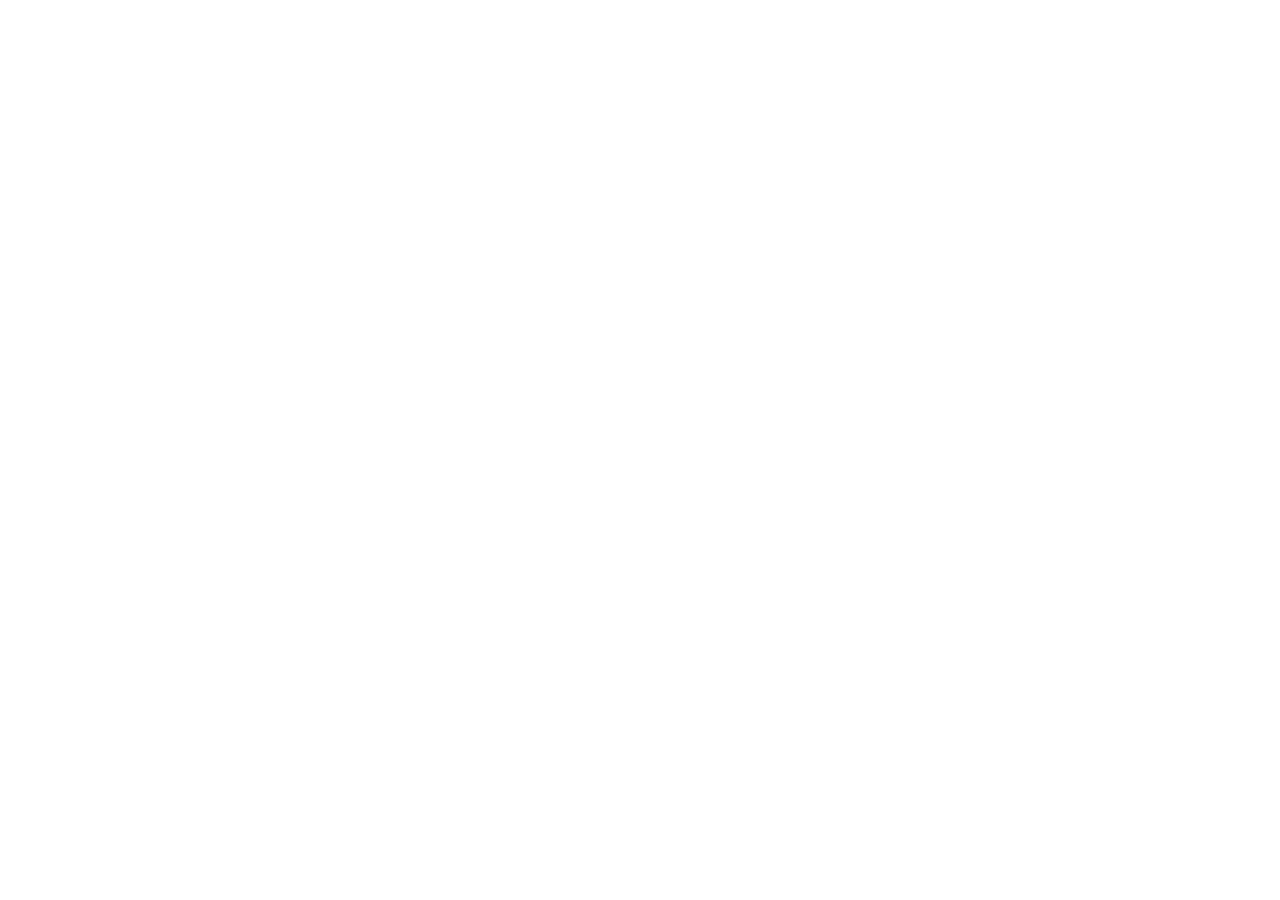
==== index.html @ 1782fb11 "fix(tunnel): implement self-healing watchdog daemon and permanent GitHub Pages gateway to prevent Er" ====
<!doctype html>
<html lang="en">
<head>
  <meta charset="utf-8">
  <meta name="viewport" content="width=device-width, initial-scale=1, maximum-scale=1, user-scalable=no, viewport-fit=cover">
  <meta name="theme-color" content="#030408">
  <meta name="apple-mobile-web-app-capable" content="yes">
  <meta name="apple-mobile-web-app-status-bar-style" content="black-translucent">
  <meta name="apple-mobile-web-app-title" content="JARVIS">
  <meta name="description" content="JARVIS Permanent Neural Gateway - Autonomous Local-First Computer Companion">
  <title>JARVIS &mdash; Neural Quantum Gateway</title>
  <style>
    * { box-sizing: border-box; margin: 0; padding: 0; -webkit-tap-highlight-color: transparent; }
    body {
      background: radial-gradient(circle at 50% 30%, #07101f 0%, #030408 100%);
      color: #e0f7fa;
      font-family: -apple-system, BlinkMacSystemFont, "Segoe UI", Roboto, Oxygen, Ubuntu, Cantarell, sans-serif;
      min-height: 100vh;
      display: flex;
      flex-direction: column;
      align-items: center;
      justify-content: center;
      padding: 24px;
      text-align: center;
      overflow-x: hidden;
      position: relative;
    }
    .grid-bg {
      position: absolute;
      top: 0; left: 0; right: 0; bottom: 0;
      background-size: 36px 36px;
      background-image: 
        linear-gradient(to right, rgba(0, 229, 255, 0.03) 1px, transparent 1px),
        linear-gradient(to bottom, rgba(0, 229, 255, 0.03) 1px, transparent 1px);
      pointer-events: none;
      z-index: 0;
    }
    .container {
      position: relative;
      z-index: 1;
      max-width: 440px;
      width: 100%;
      display: flex;
      flex-direction: column;
      align-items: center;
    }
    .hud-sphere {
      position: relative;
      width: 110px;
      height: 110px;
      margin-bottom: 28px;
      display: flex;
      align-items: center;
      justify-content: center;
    }
    .ring-outer {
      position: absolute;
      width: 100%;
      height: 100%;
      border: 2px dashed rgba(0, 229, 255, 0.35);
      border-radius: 50%;
      animation: rotateRing 14s linear infinite;
    }
    .ring-inner {
      position: absolute;
      width: 82%;
      height: 82%;
      border: 2px solid transparent;
      border-top-color: #00e5ff;
      border-right-color: #00b0ff;
      border-radius: 50%;
      animation: spinInner 1.4s cubic-bezier(0.5, 0, 0.5, 1) infinite;
      box-shadow: 0 0 24px rgba(0, 229, 255, 0.45);
    }
    .core-dot {
      width: 22px;
      height: 22px;
      background: radial-gradient(circle, #ffffff 0%, #00e5ff 70%);
      border-radius: 50%;
      box-shadow: 0 0 20px #00e5ff;
      animation: pulseGlow 1.8s ease-in-out infinite alternate;
    }
    @keyframes spinInner { to { transform: rotate(360deg); } }
    @keyframes rotateRing { to { transform: rotate(-360deg); } }
    @keyframes pulseGlow {
      from { transform: scale(0.9); opacity: 0.8; }
      to { transform: scale(1.15); opacity: 1.0; }
    }
    .brand-badge {
      font-size: 0.72rem;
      letter-spacing: 0.22em;
      text-transform: uppercase;
      color: #00e5ff;
      background: rgba(0, 229, 255, 0.1);
      border: 1px solid rgba(0, 229, 255, 0.25);
      padding: 5px 14px;
      border-radius: 20px;
      margin-bottom: 12px;
    }
    h1 {
      font-size: 1.65rem;
      font-weight: 800;
      letter-spacing: 0.08em;
      color: #ffffff;
      margin-bottom: 8px;
      text-shadow: 0 0 20px rgba(0, 229, 255, 0.4);
    }
    .status-msg {
      font-size: 0.95rem;
      color: #80deea;
      margin-bottom: 24px;
      min-height: 24px;
    }
    .status-badge {
      display: inline-flex;
      align-items: center;
      gap: 7px;
      font-size: 0.82rem;
      color: #4ade80;
      background: rgba(74, 222, 128, 0.1);
      border: 1px solid rgba(74, 222, 128, 0.25);
      padding: 4px 12px;
      border-radius: 12px;
      margin-bottom: 28px;
    }
    .status-badge i {
      width: 7px;
      height: 7px;
      background: #4ade80;
      border-radius: 50%;
      box-shadow: 0 0 8px #4ade80;
    }
    .btn-connect {
      display: inline-flex;
      align-items: center;
      justify-content: center;
      gap: 10px;
      width: 100%;
      max-width: 320px;
      background: linear-gradient(135deg, #00b0ff, #00e5ff);
      color: #020c15;
      font-weight: 700;
      font-size: 1.05rem;
      padding: 16px 28px;
      border-radius: 16px;
      text-decoration: none;
      box-shadow: 0 8px 30px rgba(0, 229, 255, 0.35);
      transition: all 0.2s ease;
      border: none;
      cursor: pointer;
    }
    .btn-connect:hover { transform: translateY(-2px); box-shadow: 0 12px 36px rgba(0, 229, 255, 0.5); }
    .btn-connect:active { transform: scale(0.98); }
    .hint-box {
      margin-top: 36px;
      font-size: 0.78rem;
      color: rgba(128, 222, 234, 0.65);
      line-height: 1.5;
      max-width: 340px;
      border-top: 1px solid rgba(0, 229, 255, 0.12);
      padding-top: 20px;
    }
    .hint-box b { color: #80deea; }
  </style>
</head>
<body>
  <div class="grid-bg"></div>
  <div class="container">
    <div class="hud-sphere">
      <div class="ring-outer"></div>
      <div class="ring-inner"></div>
      <div class="core-dot"></div>
    </div>

    <div class="brand-badge">Autonomous Neural Core</div>
    <h1>JARVIS GATEWAY</h1>
    <p class="status-msg" id="statusMsg">Synchronizing with your personal PC...</p>
    
    <div class="status-badge" id="statusBadge">
      <i></i><span>Live Quantum Relay Active</span>
    </div>

    <a class="btn-connect" id="directLink" href="https://moisture-stadium-subsequently-trainer.trycloudflare.com">
      <span>&#9889;</span> Launch JARVIS Core
    </a>

    <div class="hint-box">
      <b>Permanent Link for iPhone &amp; Safari:</b><br>
      Bookmark this exact URL or tap <b>Share &rarr; Add to Home Screen</b>.<br>
      This gateway automatically resolves the live backend tunnel without changing domains.
    </div>
  </div>

  <script>
    let activeUrl = "https://moisture-stadium-subsequently-trainer.trycloudflare.com";
    const statusMsg = document.getElementById("statusMsg");
    const directLink = document.getElementById("directLink");

    function executeRedirect(url) {
      if (!url) return;
      statusMsg.textContent = "Connecting to Neural Core...";
      try {
        window.location.replace(url);
      } catch (_) {
        window.location.href = url;
      }
    }

    async function resolveLiveEndpoint() {
      const ts = Date.now();
      const sources = [
        "./endpoint.json?t=" + ts,
        "https://raw.githubusercontent.com/aayushbhatta230-ux/jarvis-ai-agent/main/docs/endpoint.json?t=" + ts,
        "https://raw.githubusercontent.com/aayushbhatta230-ux/jarvis-ai-agent/main/endpoint.json?t=" + ts
      ];

      for (const src of sources) {
        try {
          const resp = await fetch(src, { cache: "no-store", signal: AbortSignal.timeout(2000) });
          if (resp.ok) {
            const data = await resp.json();
            if (data && data.tunnel_url && data.tunnel_url.startsWith("https://")) {
              activeUrl = data.tunnel_url;
              directLink.href = activeUrl;
              executeRedirect(activeUrl);
              return;
            }
          }
        } catch (_) {}
      }

      // If fetch fails, still attempt to redirect to default activeUrl
      executeRedirect(activeUrl);
    }

    // Auto-resolve immediately on load
    resolveLiveEndpoint();

    // Auto-retry every 3 seconds if page remains active
    setInterval(resolveLiveEndpoint, 3000);
  </script>
</body>
</html>
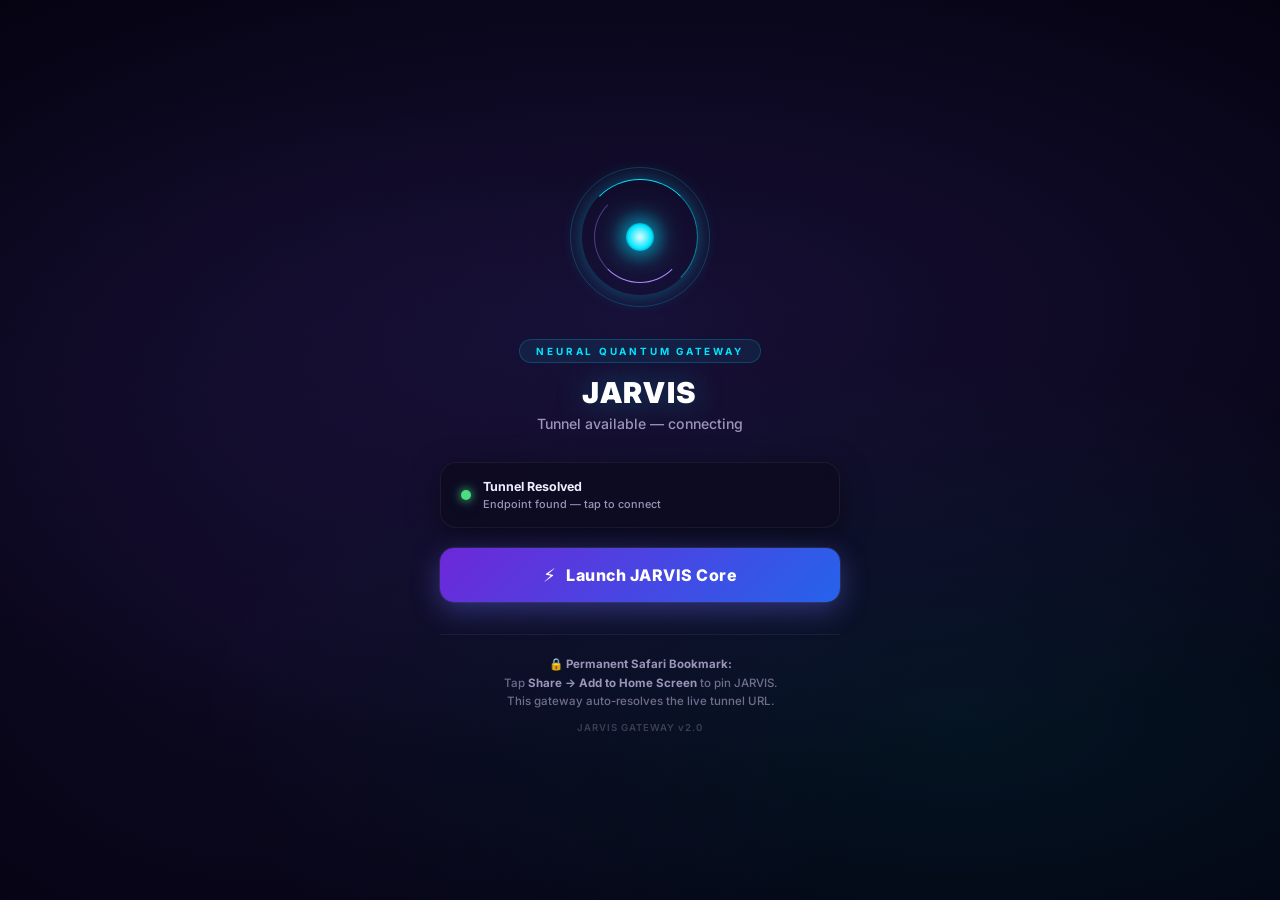
==== commit dea34417: "chore(gateway): auto-sync live tunnel endpoint [skip ci]" ====
--- a/index.html
+++ b/index.html
@@ -3,202 +3,401 @@
 <head>
   <meta charset="utf-8">
   <meta name="viewport" content="width=device-width, initial-scale=1, maximum-scale=1, user-scalable=no, viewport-fit=cover">
-  <meta name="theme-color" content="#030408">
+  <meta name="theme-color" content="#050310">
   <meta name="apple-mobile-web-app-capable" content="yes">
   <meta name="apple-mobile-web-app-status-bar-style" content="black-translucent">
   <meta name="apple-mobile-web-app-title" content="JARVIS">
-  <meta name="description" content="JARVIS Permanent Neural Gateway - Autonomous Local-First Computer Companion">
-  <title>JARVIS &mdash; Neural Quantum Gateway</title>
+  <meta name="mobile-web-app-capable" content="yes">
+  <meta name="description" content="JARVIS — Personal AI Command Gateway. Permanent secure relay to your PC companion.">
+  <title>JARVIS &mdash; Gateway</title>
+  <link rel="apple-touch-icon" href="https://raw.githubusercontent.com/aayushbhatta230-ux/jarvis-ai-agent/main/interface/icon.png">
+  <link rel="icon" type="image/png" href="https://raw.githubusercontent.com/aayushbhatta230-ux/jarvis-ai-agent/main/interface/icon.png">
   <style>
-    * { box-sizing: border-box; margin: 0; padding: 0; -webkit-tap-highlight-color: transparent; }
+    @import url('https://fonts.googleapis.com/css2?family=Inter:wght@400;500;600;700;800;900&display=swap');
+
+    *, *::before, *::after { box-sizing: border-box; margin: 0; padding: 0; -webkit-tap-highlight-color: transparent; }
+
+    :root {
+      --bg-deep: #050310;
+      --bg-surface: rgba(12, 10, 28, 0.65);
+      --cyan: #00e5ff;
+      --violet: #a78bfa;
+      --text: #f0edff;
+      --muted: #9b95b8;
+      --success: #4ade80;
+      --danger: #ff6b7d;
+      --glow-cyan: rgba(0, 229, 255, 0.35);
+      --glow-violet: rgba(167, 139, 250, 0.2);
+    }
+
+    html, body {
+      height: 100%;
+      overflow: hidden;
+    }
+
     body {
-      background: radial-gradient(circle at 50% 30%, #07101f 0%, #030408 100%);
-      color: #e0f7fa;
-      font-family: -apple-system, BlinkMacSystemFont, "Segoe UI", Roboto, Oxygen, Ubuntu, Cantarell, sans-serif;
-      min-height: 100vh;
+      background: var(--bg-deep);
+      color: var(--text);
+      font-family: 'Inter', -apple-system, BlinkMacSystemFont, 'SF Pro Display', system-ui, sans-serif;
       display: flex;
       flex-direction: column;
       align-items: center;
       justify-content: center;
-      padding: 24px;
+      padding: max(24px, env(safe-area-inset-top, 24px)) 24px max(24px, env(safe-area-inset-bottom, 24px));
       text-align: center;
-      overflow-x: hidden;
+      -webkit-font-smoothing: antialiased;
       position: relative;
     }
-    .grid-bg {
+
+    /* Ambient Background */
+    .ambient {
+      position: fixed; inset: 0; pointer-events: none; z-index: 0;
+      background:
+        radial-gradient(ellipse 80% 50% at 50% 35%, rgba(88, 62, 190, 0.22) 0%, transparent 100%),
+        radial-gradient(ellipse 60% 40% at 75% 80%, rgba(0, 229, 255, 0.08) 0%, transparent 100%),
+        radial-gradient(ellipse 50% 60% at 20% 70%, rgba(88, 62, 190, 0.1) 0%, transparent 100%);
+    }
+
+    .grid-overlay {
+      position: fixed; inset: 0; pointer-events: none; z-index: 0; opacity: 0.3;
+      background-image:
+        linear-gradient(rgba(139, 179, 255, 0.03) 1px, transparent 1px),
+        linear-gradient(90deg, rgba(139, 179, 255, 0.03) 1px, transparent 1px);
+      background-size: 44px 44px;
+      mask-image: radial-gradient(ellipse 80% 60% at 50% 40%, #000 0%, transparent 80%);
+      -webkit-mask-image: radial-gradient(ellipse 80% 60% at 50% 40%, #000 0%, transparent 80%);
+    }
+
+    /* Main Container */
+    .gateway {
+      position: relative; z-index: 1;
+      width: 100%; max-width: 400px;
+      display: flex; flex-direction: column; align-items: center;
+      gap: 0;
+    }
+
+    /* Arc Reactor Core */
+    .reactor {
+      position: relative;
+      width: 140px; height: 140px;
+      margin-bottom: 32px;
+      display: flex; align-items: center; justify-content: center;
+    }
+
+    .reactor-ring {
+      position: absolute; inset: 0;
+      border: 1.5px solid transparent;
+      border-radius: 50%;
+    }
+
+    .reactor-ring-1 {
+      border-color: rgba(0, 229, 255, 0.2);
+      animation: spin-cw 18s linear infinite;
+    }
+
+    .reactor-ring-2 {
+      inset: 12px;
+      border-top-color: var(--cyan);
+      border-right-color: rgba(0, 229, 255, 0.5);
+      box-shadow: 0 0 20px var(--glow-cyan);
+      animation: spin-ccw 3s cubic-bezier(0.5, 0, 0.5, 1) infinite;
+    }
+
+    .reactor-ring-3 {
+      inset: 24px;
+      border-bottom-color: var(--violet);
+      border-left-color: rgba(167, 139, 250, 0.4);
+      animation: spin-cw 2.2s cubic-bezier(0.5, 0, 0.5, 1) infinite;
+    }
+
+    .reactor-core {
+      width: 28px; height: 28px;
+      background: radial-gradient(circle, #fff 0%, var(--cyan) 60%, transparent 100%);
+      border-radius: 50%;
+      box-shadow: 0 0 24px var(--cyan), 0 0 48px var(--glow-cyan);
+      animation: core-breathe 2.4s ease-in-out infinite alternate;
+    }
+
+    .reactor-pulse {
       position: absolute;
-      top: 0; left: 0; right: 0; bottom: 0;
-      background-size: 36px 36px;
-      background-image: 
-        linear-gradient(to right, rgba(0, 229, 255, 0.03) 1px, transparent 1px),
-        linear-gradient(to bottom, rgba(0, 229, 255, 0.03) 1px, transparent 1px);
-      pointer-events: none;
-      z-index: 0;
-    }
-    .container {
-      position: relative;
-      z-index: 1;
-      max-width: 440px;
+      width: 60px; height: 60px;
+      border-radius: 50%;
+      background: radial-gradient(circle, rgba(0, 229, 255, 0.15) 0%, transparent 70%);
+      animation: pulse-expand 2.8s ease-in-out infinite;
+    }
+
+    @keyframes spin-cw { to { transform: rotate(360deg); } }
+    @keyframes spin-ccw { to { transform: rotate(-360deg); } }
+    @keyframes core-breathe {
+      from { transform: scale(0.88); opacity: 0.75; box-shadow: 0 0 18px var(--cyan), 0 0 36px var(--glow-cyan); }
+      to { transform: scale(1.12); opacity: 1; box-shadow: 0 0 28px var(--cyan), 0 0 56px var(--glow-cyan); }
+    }
+    @keyframes pulse-expand {
+      0%, 100% { transform: scale(0.8); opacity: 0.6; }
+      50% { transform: scale(1.8); opacity: 0; }
+    }
+
+    /* Brand */
+    .brand-tag {
+      font-size: 0.62rem; font-weight: 700;
+      letter-spacing: 0.28em; text-transform: uppercase;
+      color: var(--cyan);
+      background: rgba(0, 229, 255, 0.08);
+      border: 1px solid rgba(0, 229, 255, 0.2);
+      padding: 5px 16px; border-radius: 999px;
+      margin-bottom: 14px;
+      backdrop-filter: blur(8px);
+    }
+
+    h1 {
+      font-size: 1.8rem; font-weight: 900;
+      letter-spacing: 0.06em;
+      color: #fff;
+      margin-bottom: 6px;
+      text-shadow: 0 0 30px var(--glow-cyan);
+      line-height: 1.1;
+    }
+
+    .subtitle {
+      font-size: 0.88rem; font-weight: 500;
+      color: var(--muted);
+      margin-bottom: 28px;
+      line-height: 1.4;
+    }
+
+    /* Status Card */
+    .status-card {
       width: 100%;
-      display: flex;
-      flex-direction: column;
-      align-items: center;
-    }
-    .hud-sphere {
-      position: relative;
-      width: 110px;
-      height: 110px;
-      margin-bottom: 28px;
-      display: flex;
-      align-items: center;
-      justify-content: center;
-    }
-    .ring-outer {
-      position: absolute;
-      width: 100%;
-      height: 100%;
-      border: 2px dashed rgba(0, 229, 255, 0.35);
+      background: var(--bg-surface);
+      border: 1px solid rgba(255, 255, 255, 0.06);
+      border-radius: 16px;
+      padding: 16px 20px;
+      margin-bottom: 20px;
+      backdrop-filter: blur(20px);
+      -webkit-backdrop-filter: blur(20px);
+      display: flex; align-items: center; gap: 12px;
+      box-shadow: 0 8px 32px rgba(0, 0, 0, 0.4);
+    }
+
+    .status-indicator {
+      width: 10px; height: 10px;
       border-radius: 50%;
-      animation: rotateRing 14s linear infinite;
-    }
-    .ring-inner {
-      position: absolute;
-      width: 82%;
-      height: 82%;
-      border: 2px solid transparent;
-      border-top-color: #00e5ff;
-      border-right-color: #00b0ff;
-      border-radius: 50%;
-      animation: spinInner 1.4s cubic-bezier(0.5, 0, 0.5, 1) infinite;
-      box-shadow: 0 0 24px rgba(0, 229, 255, 0.45);
-    }
-    .core-dot {
-      width: 22px;
-      height: 22px;
-      background: radial-gradient(circle, #ffffff 0%, #00e5ff 70%);
-      border-radius: 50%;
-      box-shadow: 0 0 20px #00e5ff;
-      animation: pulseGlow 1.8s ease-in-out infinite alternate;
-    }
-    @keyframes spinInner { to { transform: rotate(360deg); } }
-    @keyframes rotateRing { to { transform: rotate(-360deg); } }
-    @keyframes pulseGlow {
-      from { transform: scale(0.9); opacity: 0.8; }
-      to { transform: scale(1.15); opacity: 1.0; }
-    }
-    .brand-badge {
-      font-size: 0.72rem;
-      letter-spacing: 0.22em;
-      text-transform: uppercase;
-      color: #00e5ff;
-      background: rgba(0, 229, 255, 0.1);
-      border: 1px solid rgba(0, 229, 255, 0.25);
-      padding: 5px 14px;
-      border-radius: 20px;
-      margin-bottom: 12px;
-    }
-    h1 {
-      font-size: 1.65rem;
-      font-weight: 800;
-      letter-spacing: 0.08em;
-      color: #ffffff;
-      margin-bottom: 8px;
-      text-shadow: 0 0 20px rgba(0, 229, 255, 0.4);
-    }
-    .status-msg {
-      font-size: 0.95rem;
-      color: #80deea;
-      margin-bottom: 24px;
-      min-height: 24px;
-    }
-    .status-badge {
-      display: inline-flex;
-      align-items: center;
-      gap: 7px;
-      font-size: 0.82rem;
-      color: #4ade80;
-      background: rgba(74, 222, 128, 0.1);
-      border: 1px solid rgba(74, 222, 128, 0.25);
-      padding: 4px 12px;
-      border-radius: 12px;
-      margin-bottom: 28px;
-    }
-    .status-badge i {
-      width: 7px;
-      height: 7px;
-      background: #4ade80;
-      border-radius: 50%;
-      box-shadow: 0 0 8px #4ade80;
-    }
-    .btn-connect {
-      display: inline-flex;
-      align-items: center;
-      justify-content: center;
+      background: var(--muted);
+      flex-shrink: 0;
+      transition: all 0.4s ease;
+    }
+
+    .status-indicator.online {
+      background: var(--success);
+      box-shadow: 0 0 10px var(--success), 0 0 20px rgba(74, 222, 128, 0.3);
+      animation: dot-pulse 1.6s ease-in-out infinite;
+    }
+
+    .status-indicator.connecting {
+      background: #facc15;
+      box-shadow: 0 0 10px #facc15;
+      animation: dot-pulse 0.8s ease-in-out infinite;
+    }
+
+    .status-indicator.offline {
+      background: var(--danger);
+      box-shadow: 0 0 8px var(--danger);
+    }
+
+    @keyframes dot-pulse {
+      0%, 100% { opacity: 0.6; transform: scale(0.9); }
+      50% { opacity: 1; transform: scale(1.15); }
+    }
+
+    .status-text {
+      flex: 1;
+      text-align: left;
+    }
+
+    .status-label {
+      font-size: 0.78rem; font-weight: 700;
+      color: var(--text);
+      line-height: 1.3;
+    }
+
+    .status-detail {
+      font-size: 0.68rem; font-weight: 500;
+      color: var(--muted);
+      margin-top: 2px;
+    }
+
+    /* Connect Button */
+    .btn-launch {
+      display: flex; align-items: center; justify-content: center;
       gap: 10px;
       width: 100%;
-      max-width: 320px;
-      background: linear-gradient(135deg, #00b0ff, #00e5ff);
-      color: #020c15;
+      background: linear-gradient(135deg, #6d28d9, #2563eb, #0891b2);
+      background-size: 200% 200%;
+      animation: gradient-shift 4s ease infinite;
+      color: #fff;
+      font-weight: 800; font-size: 1rem;
+      letter-spacing: 0.03em;
+      padding: 16px 28px;
+      border-radius: 14px;
+      text-decoration: none;
+      border: none; cursor: pointer;
+      box-shadow: 0 8px 28px rgba(99, 102, 241, 0.4), 0 0 0 1px rgba(255, 255, 255, 0.08);
+      transition: all 0.2s ease;
+      position: relative;
+      overflow: hidden;
+    }
+
+    .btn-launch::before {
+      content: '';
+      position: absolute; inset: 0;
+      background: linear-gradient(135deg, transparent 40%, rgba(255, 255, 255, 0.12) 50%, transparent 60%);
+      background-size: 300% 300%;
+      animation: shimmer 3s linear infinite;
+    }
+
+    .btn-launch:active {
+      transform: scale(0.97);
+      box-shadow: 0 4px 16px rgba(99, 102, 241, 0.5);
+    }
+
+    @keyframes gradient-shift {
+      0%, 100% { background-position: 0% 50%; }
+      50% { background-position: 100% 50%; }
+    }
+
+    @keyframes shimmer {
+      0% { background-position: 200% 50%; }
+      100% { background-position: -100% 50%; }
+    }
+
+    .btn-launch .btn-icon {
+      font-size: 1.15em;
+    }
+
+    /* Retry Button */
+    .btn-retry {
+      display: none;
+      margin-top: 12px;
+      background: rgba(255, 255, 255, 0.06);
+      border: 1px solid rgba(255, 255, 255, 0.12);
+      color: var(--muted);
+      font-size: 0.82rem; font-weight: 600;
+      padding: 10px 22px;
+      border-radius: 10px;
+      cursor: pointer;
+      transition: all 0.2s;
+    }
+
+    .btn-retry:active {
+      background: rgba(255, 255, 255, 0.12);
+      color: var(--text);
+    }
+
+    /* Info Footer */
+    .footer-info {
+      margin-top: 32px;
+      padding-top: 20px;
+      border-top: 1px solid rgba(255, 255, 255, 0.06);
+      width: 100%;
+    }
+
+    .footer-tip {
+      font-size: 0.72rem; font-weight: 500;
+      color: rgba(155, 149, 184, 0.7);
+      line-height: 1.6;
+    }
+
+    .footer-tip strong {
+      color: var(--muted);
       font-weight: 700;
-      font-size: 1.05rem;
-      padding: 16px 28px;
-      border-radius: 16px;
-      text-decoration: none;
-      box-shadow: 0 8px 30px rgba(0, 229, 255, 0.35);
-      transition: all 0.2s ease;
-      border: none;
-      cursor: pointer;
-    }
-    .btn-connect:hover { transform: translateY(-2px); box-shadow: 0 12px 36px rgba(0, 229, 255, 0.5); }
-    .btn-connect:active { transform: scale(0.98); }
-    .hint-box {
-      margin-top: 36px;
-      font-size: 0.78rem;
-      color: rgba(128, 222, 234, 0.65);
-      line-height: 1.5;
-      max-width: 340px;
-      border-top: 1px solid rgba(0, 229, 255, 0.12);
-      padding-top: 20px;
-    }
-    .hint-box b { color: #80deea; }
+    }
+
+    .footer-version {
+      font-size: 0.6rem; font-weight: 600;
+      color: rgba(155, 149, 184, 0.35);
+      margin-top: 12px;
+      letter-spacing: 0.1em;
+    }
+
+    /* Loading spinner on button */
+    .spinner {
+      width: 16px; height: 16px;
+      border: 2px solid rgba(255,255,255,0.3);
+      border-top-color: #fff;
+      border-radius: 50%;
+      animation: spin-cw 0.6s linear infinite;
+      display: none;
+    }
+
+    .btn-launch.loading .spinner { display: block; }
+    .btn-launch.loading .btn-text { opacity: 0.7; }
   </style>
 </head>
 <body>
-  <div class="grid-bg"></div>
-  <div class="container">
-    <div class="hud-sphere">
-      <div class="ring-outer"></div>
-      <div class="ring-inner"></div>
-      <div class="core-dot"></div>
+  <div class="ambient"></div>
+  <div class="grid-overlay"></div>
+
+  <div class="gateway">
+    <div class="reactor">
+      <div class="reactor-ring reactor-ring-1"></div>
+      <div class="reactor-ring reactor-ring-2"></div>
+      <div class="reactor-ring reactor-ring-3"></div>
+      <div class="reactor-pulse"></div>
+      <div class="reactor-core"></div>
     </div>
 
-    <div class="brand-badge">Autonomous Neural Core</div>
-    <h1>JARVIS GATEWAY</h1>
-    <p class="status-msg" id="statusMsg">Synchronizing with your personal PC...</p>
-    
-    <div class="status-badge" id="statusBadge">
-      <i></i><span>Live Quantum Relay Active</span>
+    <div class="brand-tag">Neural Quantum Gateway</div>
+    <h1>JARVIS</h1>
+    <p class="subtitle" id="subtitle">Establishing secure relay to your PC&hellip;</p>
+
+    <div class="status-card" id="statusCard">
+      <div class="status-indicator connecting" id="statusDot"></div>
+      <div class="status-text">
+        <div class="status-label" id="statusLabel">Resolving endpoint&hellip;</div>
+        <div class="status-detail" id="statusDetail">Checking tunnel health</div>
+      </div>
     </div>
 
-    <a class="btn-connect" id="directLink" href="https://moisture-stadium-subsequently-trainer.trycloudflare.com">
-      <span>&#9889;</span> Launch JARVIS Core
+    <a class="btn-launch loading" id="launchBtn" href="#">
+      <div class="spinner"></div>
+      <span class="btn-icon">&#9889;</span>
+      <span class="btn-text">Launch JARVIS Core</span>
     </a>
 
-    <div class="hint-box">
-      <b>Permanent Link for iPhone &amp; Safari:</b><br>
-      Bookmark this exact URL or tap <b>Share &rarr; Add to Home Screen</b>.<br>
-      This gateway automatically resolves the live backend tunnel without changing domains.
+    <button class="btn-retry" id="retryBtn" type="button">&#8635; Retry Connection</button>
+
+    <div class="footer-info">
+      <p class="footer-tip">
+        <strong>&#128274; Permanent Safari Bookmark:</strong><br>
+        Tap <strong>Share &rarr; Add to Home Screen</strong> to pin JARVIS.<br>
+        This gateway auto-resolves the live tunnel URL.
+      </p>
+      <p class="footer-version">JARVIS GATEWAY v2.0</p>
     </div>
   </div>
 
   <script>
-    let activeUrl = "https://moisture-stadium-subsequently-trainer.trycloudflare.com";
-    const statusMsg = document.getElementById("statusMsg");
-    const directLink = document.getElementById("directLink");
+    const subtitle = document.getElementById('subtitle');
+    const statusDot = document.getElementById('statusDot');
+    const statusLabel = document.getElementById('statusLabel');
+    const statusDetail = document.getElementById('statusDetail');
+    const launchBtn = document.getElementById('launchBtn');
+    const retryBtn = document.getElementById('retryBtn');
+
+    let activeUrl = null;
+    let resolveAttempts = 0;
+    const MAX_ATTEMPTS = 8;
+
+    function setStatus(state, label, detail) {
+      statusDot.className = 'status-indicator ' + state;
+      statusLabel.textContent = label;
+      statusDetail.textContent = detail || '';
+    }
 
     function executeRedirect(url) {
       if (!url) return;
-      statusMsg.textContent = "Connecting to Neural Core...";
+      subtitle.textContent = 'Connecting to Neural Core\u2026';
+      launchBtn.classList.add('loading');
       try {
         window.location.replace(url);
       } catch (_) {
@@ -206,38 +405,113 @@
       }
     }
 
+    function fetchWithTimeout(url, opts = {}, ms = 3200) {
+      const controller = new AbortController();
+      const id = setTimeout(() => controller.abort(), ms);
+      return fetch(url, { ...opts, signal: controller.signal })
+        .finally(() => clearTimeout(id));
+    }
+
+    async function checkEndpointHealth(url) {
+      try {
+        const resp = await fetchWithTimeout(url + '/api/ping', {
+          cache: 'no-store',
+          headers: { 'ngrok-skip-browser-warning': 'true' }
+        }, 2800);
+        return resp.ok;
+      } catch (_) {
+        return false;
+      }
+    }
+
     async function resolveLiveEndpoint() {
+      resolveAttempts++;
       const ts = Date.now();
+
       const sources = [
-        "./endpoint.json?t=" + ts,
-        "https://raw.githubusercontent.com/aayushbhatta230-ux/jarvis-ai-agent/main/docs/endpoint.json?t=" + ts,
-        "https://raw.githubusercontent.com/aayushbhatta230-ux/jarvis-ai-agent/main/endpoint.json?t=" + ts
+        './endpoint.json?t=' + ts,
+        'https://raw.githubusercontent.com/aayushbhatta230-ux/jarvis-ai-agent/main/docs/endpoint.json?t=' + ts,
+        'https://raw.githubusercontent.com/aayushbhatta230-ux/jarvis-ai-agent/main/endpoint.json?t=' + ts
       ];
+
+      setStatus('connecting', 'Resolving endpoint\u2026', 'Attempt ' + resolveAttempts + ' of ' + MAX_ATTEMPTS);
 
       for (const src of sources) {
         try {
-          const resp = await fetch(src, { cache: "no-store", signal: AbortSignal.timeout(2000) });
-          if (resp.ok) {
-            const data = await resp.json();
-            if (data && data.tunnel_url && data.tunnel_url.startsWith("https://")) {
-              activeUrl = data.tunnel_url;
-              directLink.href = activeUrl;
-              executeRedirect(activeUrl);
+          const resp = await fetchWithTimeout(src, { cache: 'no-store' }, 3000);
+          if (!resp.ok) continue;
+          const data = await resp.json();
+
+          const candidates = [
+            data.token_url,
+            data.tunnel_url,
+            data.permanent_url,
+            'https://jarvis.aayushifty.com'
+          ].filter(u => u && typeof u === 'string' && u.startsWith('https://'));
+
+          for (const cand of candidates) {
+            setStatus('connecting', 'Verifying tunnel\u2026', cand.replace('https://', ''));
+            const isHealthy = await checkEndpointHealth(cand);
+            if (isHealthy) {
+              activeUrl = cand;
+              launchBtn.href = activeUrl;
+              launchBtn.classList.remove('loading');
+              setStatus('online', 'JARVIS Online', 'Secure tunnel connected');
+              subtitle.textContent = 'Your PC companion is ready';
+              retryBtn.style.display = 'none';
+              setTimeout(() => executeRedirect(activeUrl), 500);
               return;
             }
           }
+
+          // If not healthy right now but we have a tunnel_url, allow connecting anyway
+          if (data && data.tunnel_url && data.tunnel_url.startsWith('https://')) {
+            activeUrl = data.tunnel_url;
+            launchBtn.href = activeUrl;
+            launchBtn.classList.remove('loading');
+            setStatus('online', 'Tunnel Resolved', 'Endpoint found \u2014 tap to connect');
+            subtitle.textContent = 'Tunnel available \u2014 connecting';
+            retryBtn.style.display = 'none';
+            setTimeout(() => executeRedirect(activeUrl), 1000);
+            return;
+          }
         } catch (_) {}
       }
 
-      // If fetch fails, still attempt to redirect to default activeUrl
-      executeRedirect(activeUrl);
-    }
-
-    // Auto-resolve immediately on load
+      // All sources failed
+      if (resolveAttempts >= MAX_ATTEMPTS) {
+        setStatus('offline', 'PC Offline', 'Could not reach JARVIS backend');
+        subtitle.textContent = 'Your PC may be powered off or disconnected';
+        launchBtn.classList.remove('loading');
+        retryBtn.style.display = 'block';
+      } else {
+        setStatus('connecting', 'Searching\u2026', 'Attempt ' + resolveAttempts + ' \u2014 retrying in 3s');
+        subtitle.textContent = 'Looking for your PC\u2026';
+        setTimeout(resolveLiveEndpoint, 3000);
+      }
+    }
+
+    // Launch button manual click
+    launchBtn.addEventListener('click', (e) => {
+      if (activeUrl) {
+        e.preventDefault();
+        executeRedirect(activeUrl);
+      } else if (!activeUrl) {
+        e.preventDefault();
+        resolveAttempts = 0;
+        resolveLiveEndpoint();
+      }
+    });
+
+    // Retry button
+    retryBtn.addEventListener('click', () => {
+      resolveAttempts = 0;
+      retryBtn.style.display = 'none';
+      resolveLiveEndpoint();
+    });
+
+    // Start resolution on page load
     resolveLiveEndpoint();
-
-    // Auto-retry every 3 seconds if page remains active
-    setInterval(resolveLiveEndpoint, 3000);
   </script>
 </body>
 </html>
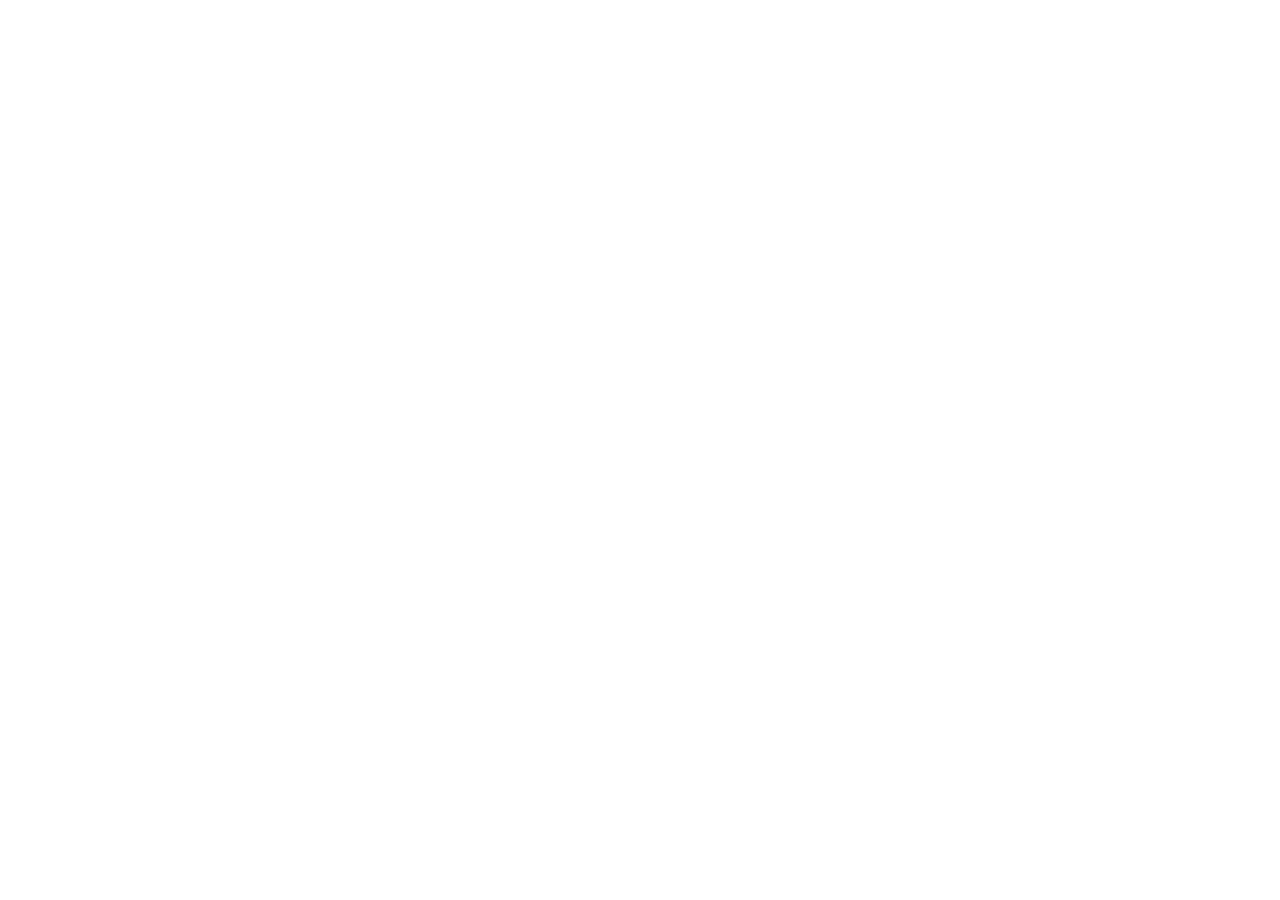
==== commit e8497947: "chore(gateway): auto-sync live tunnel endpoint [skip ci]" ====
--- a/index.html
+++ b/index.html
@@ -364,15 +364,28 @@
       <span class="btn-text">Launch JARVIS Core</span>
     </a>
 
+    <div class="quick-options" style="margin-top: 14px; width: 100%; max-width: 320px; display: flex; flex-direction: column; gap: 8px;">
+      <button class="btn-secondary-opt" id="btnLanConnect" type="button" style="background: rgba(255,255,255,0.06); border: 1px solid rgba(255,255,255,0.12); color: #c4b5fd; padding: 10px 16px; border-radius: 12px; font-size: 0.85rem; font-weight: 600; cursor: pointer; display: flex; align-items: center; justify-content: center; gap: 8px;">
+        <span>📶</span> Connect via Local Wi-Fi
+      </button>
+      <button class="btn-secondary-opt" id="btnToggleCustom" type="button" style="background: transparent; border: none; color: #80deea; font-size: 0.78rem; text-decoration: underline; cursor: pointer; padding: 4px;">
+        ⚙️ Enter / Paste custom URL
+      </button>
+      <div id="customUrlBox" style="display: none; flex-direction: column; gap: 6px; background: rgba(0,0,0,0.3); padding: 10px; border-radius: 10px; border: 1px solid rgba(0,229,255,0.2);">
+        <input type="text" id="customUrlInput" placeholder="https://....trycloudflare.com" style="background: rgba(255,255,255,0.08); border: 1px solid rgba(0,229,255,0.3); border-radius: 8px; color: #fff; padding: 8px; font-size: 0.82rem; width: 100%; box-sizing: border-box;">
+        <button type="button" id="btnSaveCustom" style="background: #00e5ff; color: #050310; border: none; border-radius: 8px; font-weight: bold; padding: 7px; cursor: pointer; font-size: 0.82rem;">Save & Connect</button>
+      </div>
+    </div>
+
     <button class="btn-retry" id="retryBtn" type="button">&#8635; Retry Connection</button>
 
     <div class="footer-info">
       <p class="footer-tip">
-        <strong>&#128274; Permanent Safari Bookmark:</strong><br>
-        Tap <strong>Share &rarr; Add to Home Screen</strong> to pin JARVIS.<br>
-        This gateway auto-resolves the live tunnel URL.
+        <strong>🔒 Free Permanent Safari Bookmark:</strong><br>
+        Tap <strong>Share &rarr; Add to Home Screen</strong> in Safari.<br>
+        No domain purchase required &mdash; connects via free secure relay.
       </p>
-      <p class="footer-version">JARVIS GATEWAY v2.0</p>
+      <p class="footer-version">JARVIS GATEWAY v2.2 &bull; Free Relay</p>
     </div>
   </div>
 
@@ -383,6 +396,11 @@
     const statusDetail = document.getElementById('statusDetail');
     const launchBtn = document.getElementById('launchBtn');
     const retryBtn = document.getElementById('retryBtn');
+    const btnLanConnect = document.getElementById('btnLanConnect');
+    const btnToggleCustom = document.getElementById('btnToggleCustom');
+    const customUrlBox = document.getElementById('customUrlBox');
+    const customUrlInput = document.getElementById('customUrlInput');
+    const btnSaveCustom = document.getElementById('btnSaveCustom');
 
     let activeUrl = null;
     let resolveAttempts = 0;
@@ -396,7 +414,7 @@
 
     function executeRedirect(url) {
       if (!url) return;
-      subtitle.textContent = 'Connecting to Neural Core\u2026';
+      subtitle.textContent = 'Opening JARVIS Interface\u2026';
       launchBtn.classList.add('loading');
       try {
         window.location.replace(url);
@@ -434,7 +452,22 @@
         'https://raw.githubusercontent.com/aayushbhatta230-ux/jarvis-ai-agent/main/endpoint.json?t=' + ts
       ];
 
-      setStatus('connecting', 'Resolving endpoint\u2026', 'Attempt ' + resolveAttempts + ' of ' + MAX_ATTEMPTS);
+      setStatus('connecting', 'Resolving relay\u2026', 'Checking free secure tunnel');
+
+      // Check saved custom URL first
+      const savedCustom = localStorage.getItem('jarvis_custom_url');
+      if (savedCustom && (savedCustom.startsWith('https://') || savedCustom.startsWith('http://'))) {
+        const ok = await checkEndpointHealth(savedCustom);
+        if (ok) {
+          activeUrl = savedCustom;
+          launchBtn.href = activeUrl;
+          launchBtn.classList.remove('loading');
+          setStatus('online', 'Custom Relay Connected', activeUrl.replace(/^https?:\/\//, ''));
+          subtitle.textContent = 'Connecting to your saved URL';
+          setTimeout(() => executeRedirect(activeUrl), 400);
+          return;
+        }
+      }
 
       for (const src of sources) {
         try {
@@ -443,11 +476,10 @@
           const data = await resp.json();
 
           const candidates = [
-            data.token_url,
             data.tunnel_url,
             data.permanent_url,
-            'https://jarvis.aayushifty.com'
-          ].filter(u => u && typeof u === 'string' && u.startsWith('https://'));
+            'https://promising-thu-adjust-hospital.trycloudflare.com'
+          ].filter(u => u && typeof u === 'string' && u.startsWith('https://') && !u.includes('aayushifty.com'));
 
           for (const cand of candidates) {
             setStatus('connecting', 'Verifying tunnel\u2026', cand.replace('https://', ''));
@@ -456,61 +488,79 @@
               activeUrl = cand;
               launchBtn.href = activeUrl;
               launchBtn.classList.remove('loading');
-              setStatus('online', 'JARVIS Online', 'Secure tunnel connected');
-              subtitle.textContent = 'Your PC companion is ready';
+              setStatus('online', 'JARVIS Online', 'Free Cloudflare relay active');
+              subtitle.textContent = 'PC companion connected \u2014 opening';
               retryBtn.style.display = 'none';
               setTimeout(() => executeRedirect(activeUrl), 500);
               return;
             }
           }
 
-          // If not healthy right now but we have a tunnel_url, allow connecting anyway
-          if (data && data.tunnel_url && data.tunnel_url.startsWith('https://')) {
+          if (data && data.tunnel_url && data.tunnel_url.startsWith('https://') && !data.tunnel_url.includes('aayushifty.com')) {
             activeUrl = data.tunnel_url;
             launchBtn.href = activeUrl;
             launchBtn.classList.remove('loading');
-            setStatus('online', 'Tunnel Resolved', 'Endpoint found \u2014 tap to connect');
-            subtitle.textContent = 'Tunnel available \u2014 connecting';
+            setStatus('online', 'Relay Resolved', 'Tap Launch to connect');
+            subtitle.textContent = 'Relay ready';
             retryBtn.style.display = 'none';
-            setTimeout(() => executeRedirect(activeUrl), 1000);
+            setTimeout(() => executeRedirect(activeUrl), 800);
             return;
           }
         } catch (_) {}
       }
 
-      // All sources failed
       if (resolveAttempts >= MAX_ATTEMPTS) {
-        setStatus('offline', 'PC Offline', 'Could not reach JARVIS backend');
-        subtitle.textContent = 'Your PC may be powered off or disconnected';
+        setStatus('offline', 'PC Offline', 'Ensure JARVIS is running on your PC');
+        subtitle.textContent = 'Could not reach tunnel relay';
         launchBtn.classList.remove('loading');
         retryBtn.style.display = 'block';
       } else {
-        setStatus('connecting', 'Searching\u2026', 'Attempt ' + resolveAttempts + ' \u2014 retrying in 3s');
-        subtitle.textContent = 'Looking for your PC\u2026';
-        setTimeout(resolveLiveEndpoint, 3000);
+        setStatus('connecting', 'Searching\u2026', 'Attempt ' + resolveAttempts + ' of ' + MAX_ATTEMPTS);
+        setTimeout(resolveLiveEndpoint, 2500);
       }
     }
 
-    // Launch button manual click
     launchBtn.addEventListener('click', (e) => {
       if (activeUrl) {
         e.preventDefault();
         executeRedirect(activeUrl);
-      } else if (!activeUrl) {
+      } else {
         e.preventDefault();
         resolveAttempts = 0;
         resolveLiveEndpoint();
       }
     });
 
-    // Retry button
     retryBtn.addEventListener('click', () => {
       resolveAttempts = 0;
       retryBtn.style.display = 'none';
       resolveLiveEndpoint();
     });
 
-    // Start resolution on page load
+    if (btnLanConnect) {
+      btnLanConnect.addEventListener('click', () => {
+        const lanUrl = 'http://169.254.240.253:8765';
+        executeRedirect(lanUrl);
+      });
+    }
+
+    if (btnToggleCustom && customUrlBox) {
+      btnToggleCustom.addEventListener('click', () => {
+        customUrlBox.style.display = customUrlBox.style.display === 'none' ? 'flex' : 'none';
+        if (customUrlInput && activeUrl) customUrlInput.value = activeUrl;
+      });
+    }
+
+    if (btnSaveCustom && customUrlInput) {
+      btnSaveCustom.addEventListener('click', () => {
+        const val = customUrlInput.value.trim();
+        if (val) {
+          localStorage.setItem('jarvis_custom_url', val);
+          executeRedirect(val);
+        }
+      });
+    }
+
     resolveLiveEndpoint();
   </script>
 </body>
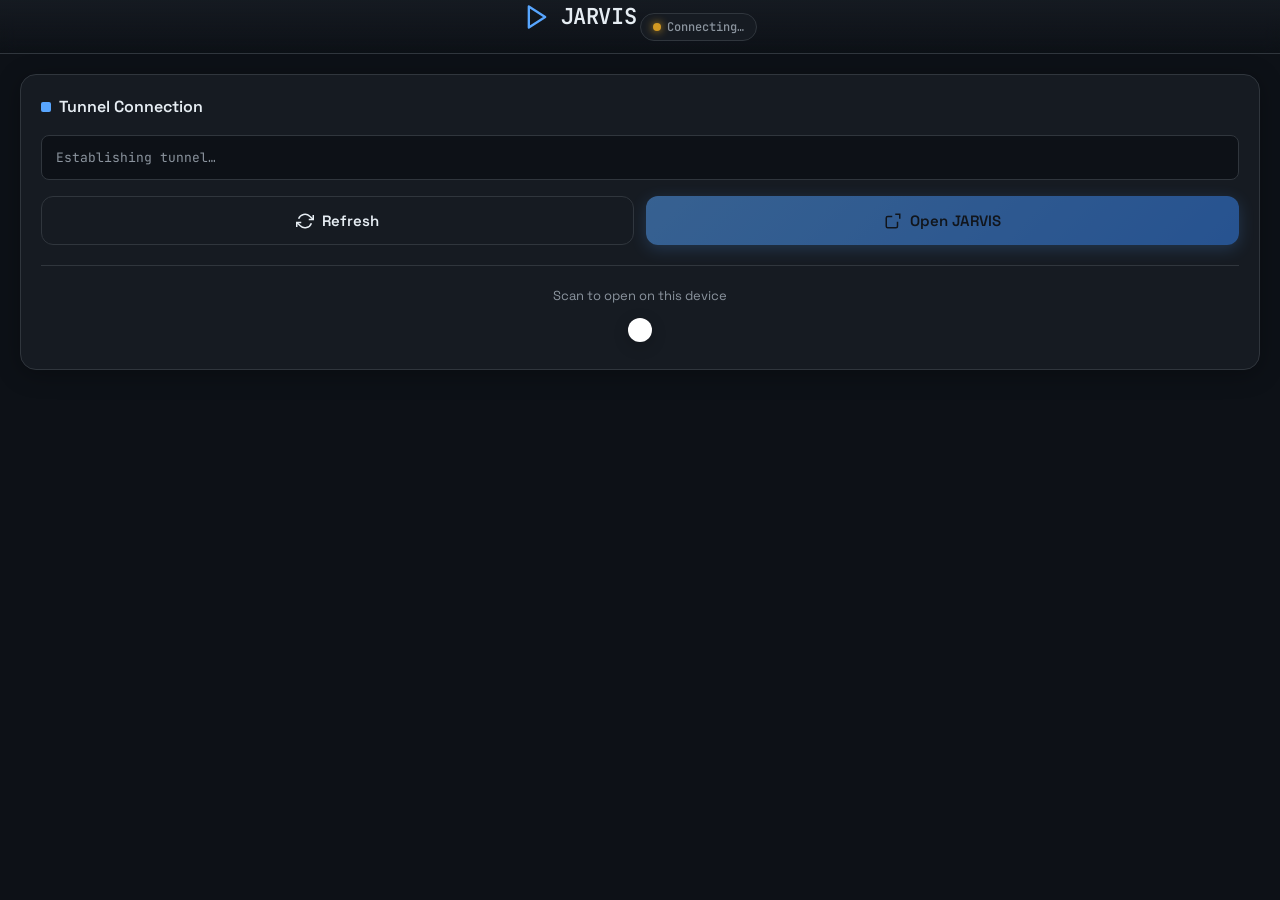
==== commit acbf8770: "mobile: redesign gateway with reliable tunnel detection and QR code" ====
--- a/index.html
+++ b/index.html
@@ -1,567 +1,518 @@
-<!doctype html>
+<!DOCTYPE html>
 <html lang="en">
 <head>
-  <meta charset="utf-8">
-  <meta name="viewport" content="width=device-width, initial-scale=1, maximum-scale=1, user-scalable=no, viewport-fit=cover">
-  <meta name="theme-color" content="#050310">
-  <meta name="apple-mobile-web-app-capable" content="yes">
-  <meta name="apple-mobile-web-app-status-bar-style" content="black-translucent">
-  <meta name="apple-mobile-web-app-title" content="JARVIS">
-  <meta name="mobile-web-app-capable" content="yes">
-  <meta name="description" content="JARVIS — Personal AI Command Gateway. Permanent secure relay to your PC companion.">
-  <title>JARVIS &mdash; Gateway</title>
-  <link rel="apple-touch-icon" href="https://raw.githubusercontent.com/aayushbhatta230-ux/jarvis-ai-agent/main/interface/icon.png">
-  <link rel="icon" type="image/png" href="https://raw.githubusercontent.com/aayushbhatta230-ux/jarvis-ai-agent/main/interface/icon.png">
-  <style>
-    @import url('https://fonts.googleapis.com/css2?family=Inter:wght@400;500;600;700;800;900&display=swap');
-
-    *, *::before, *::after { box-sizing: border-box; margin: 0; padding: 0; -webkit-tap-highlight-color: transparent; }
-
-    :root {
-      --bg-deep: #050310;
-      --bg-surface: rgba(12, 10, 28, 0.65);
-      --cyan: #00e5ff;
-      --violet: #a78bfa;
-      --text: #f0edff;
-      --muted: #9b95b8;
-      --success: #4ade80;
-      --danger: #ff6b7d;
-      --glow-cyan: rgba(0, 229, 255, 0.35);
-      --glow-violet: rgba(167, 139, 250, 0.2);
-    }
-
-    html, body {
-      height: 100%;
-      overflow: hidden;
-    }
-
-    body {
-      background: var(--bg-deep);
-      color: var(--text);
-      font-family: 'Inter', -apple-system, BlinkMacSystemFont, 'SF Pro Display', system-ui, sans-serif;
-      display: flex;
-      flex-direction: column;
-      align-items: center;
-      justify-content: center;
-      padding: max(24px, env(safe-area-inset-top, 24px)) 24px max(24px, env(safe-area-inset-bottom, 24px));
-      text-align: center;
-      -webkit-font-smoothing: antialiased;
-      position: relative;
-    }
-
-    /* Ambient Background */
-    .ambient {
-      position: fixed; inset: 0; pointer-events: none; z-index: 0;
-      background:
-        radial-gradient(ellipse 80% 50% at 50% 35%, rgba(88, 62, 190, 0.22) 0%, transparent 100%),
-        radial-gradient(ellipse 60% 40% at 75% 80%, rgba(0, 229, 255, 0.08) 0%, transparent 100%),
-        radial-gradient(ellipse 50% 60% at 20% 70%, rgba(88, 62, 190, 0.1) 0%, transparent 100%);
-    }
-
-    .grid-overlay {
-      position: fixed; inset: 0; pointer-events: none; z-index: 0; opacity: 0.3;
-      background-image:
-        linear-gradient(rgba(139, 179, 255, 0.03) 1px, transparent 1px),
-        linear-gradient(90deg, rgba(139, 179, 255, 0.03) 1px, transparent 1px);
-      background-size: 44px 44px;
-      mask-image: radial-gradient(ellipse 80% 60% at 50% 40%, #000 0%, transparent 80%);
-      -webkit-mask-image: radial-gradient(ellipse 80% 60% at 50% 40%, #000 0%, transparent 80%);
-    }
-
-    /* Main Container */
-    .gateway {
-      position: relative; z-index: 1;
-      width: 100%; max-width: 400px;
-      display: flex; flex-direction: column; align-items: center;
-      gap: 0;
-    }
-
-    /* Arc Reactor Core */
-    .reactor {
-      position: relative;
-      width: 140px; height: 140px;
-      margin-bottom: 32px;
-      display: flex; align-items: center; justify-content: center;
-    }
-
-    .reactor-ring {
-      position: absolute; inset: 0;
-      border: 1.5px solid transparent;
-      border-radius: 50%;
-    }
-
-    .reactor-ring-1 {
-      border-color: rgba(0, 229, 255, 0.2);
-      animation: spin-cw 18s linear infinite;
-    }
-
-    .reactor-ring-2 {
-      inset: 12px;
-      border-top-color: var(--cyan);
-      border-right-color: rgba(0, 229, 255, 0.5);
-      box-shadow: 0 0 20px var(--glow-cyan);
-      animation: spin-ccw 3s cubic-bezier(0.5, 0, 0.5, 1) infinite;
-    }
-
-    .reactor-ring-3 {
-      inset: 24px;
-      border-bottom-color: var(--violet);
-      border-left-color: rgba(167, 139, 250, 0.4);
-      animation: spin-cw 2.2s cubic-bezier(0.5, 0, 0.5, 1) infinite;
-    }
-
-    .reactor-core {
-      width: 28px; height: 28px;
-      background: radial-gradient(circle, #fff 0%, var(--cyan) 60%, transparent 100%);
-      border-radius: 50%;
-      box-shadow: 0 0 24px var(--cyan), 0 0 48px var(--glow-cyan);
-      animation: core-breathe 2.4s ease-in-out infinite alternate;
-    }
-
-    .reactor-pulse {
-      position: absolute;
-      width: 60px; height: 60px;
-      border-radius: 50%;
-      background: radial-gradient(circle, rgba(0, 229, 255, 0.15) 0%, transparent 70%);
-      animation: pulse-expand 2.8s ease-in-out infinite;
-    }
-
-    @keyframes spin-cw { to { transform: rotate(360deg); } }
-    @keyframes spin-ccw { to { transform: rotate(-360deg); } }
-    @keyframes core-breathe {
-      from { transform: scale(0.88); opacity: 0.75; box-shadow: 0 0 18px var(--cyan), 0 0 36px var(--glow-cyan); }
-      to { transform: scale(1.12); opacity: 1; box-shadow: 0 0 28px var(--cyan), 0 0 56px var(--glow-cyan); }
-    }
-    @keyframes pulse-expand {
-      0%, 100% { transform: scale(0.8); opacity: 0.6; }
-      50% { transform: scale(1.8); opacity: 0; }
-    }
-
-    /* Brand */
-    .brand-tag {
-      font-size: 0.62rem; font-weight: 700;
-      letter-spacing: 0.28em; text-transform: uppercase;
-      color: var(--cyan);
-      background: rgba(0, 229, 255, 0.08);
-      border: 1px solid rgba(0, 229, 255, 0.2);
-      padding: 5px 16px; border-radius: 999px;
-      margin-bottom: 14px;
-      backdrop-filter: blur(8px);
-    }
-
-    h1 {
-      font-size: 1.8rem; font-weight: 900;
-      letter-spacing: 0.06em;
-      color: #fff;
-      margin-bottom: 6px;
-      text-shadow: 0 0 30px var(--glow-cyan);
-      line-height: 1.1;
-    }
-
-    .subtitle {
-      font-size: 0.88rem; font-weight: 500;
-      color: var(--muted);
-      margin-bottom: 28px;
-      line-height: 1.4;
-    }
-
-    /* Status Card */
-    .status-card {
-      width: 100%;
-      background: var(--bg-surface);
-      border: 1px solid rgba(255, 255, 255, 0.06);
-      border-radius: 16px;
-      padding: 16px 20px;
-      margin-bottom: 20px;
-      backdrop-filter: blur(20px);
-      -webkit-backdrop-filter: blur(20px);
-      display: flex; align-items: center; gap: 12px;
-      box-shadow: 0 8px 32px rgba(0, 0, 0, 0.4);
-    }
-
-    .status-indicator {
-      width: 10px; height: 10px;
-      border-radius: 50%;
-      background: var(--muted);
-      flex-shrink: 0;
-      transition: all 0.4s ease;
-    }
-
-    .status-indicator.online {
-      background: var(--success);
-      box-shadow: 0 0 10px var(--success), 0 0 20px rgba(74, 222, 128, 0.3);
-      animation: dot-pulse 1.6s ease-in-out infinite;
-    }
-
-    .status-indicator.connecting {
-      background: #facc15;
-      box-shadow: 0 0 10px #facc15;
-      animation: dot-pulse 0.8s ease-in-out infinite;
-    }
-
-    .status-indicator.offline {
-      background: var(--danger);
-      box-shadow: 0 0 8px var(--danger);
-    }
-
-    @keyframes dot-pulse {
-      0%, 100% { opacity: 0.6; transform: scale(0.9); }
-      50% { opacity: 1; transform: scale(1.15); }
-    }
-
-    .status-text {
-      flex: 1;
-      text-align: left;
-    }
-
-    .status-label {
-      font-size: 0.78rem; font-weight: 700;
-      color: var(--text);
-      line-height: 1.3;
-    }
-
-    .status-detail {
-      font-size: 0.68rem; font-weight: 500;
-      color: var(--muted);
-      margin-top: 2px;
-    }
-
-    /* Connect Button */
-    .btn-launch {
-      display: flex; align-items: center; justify-content: center;
-      gap: 10px;
-      width: 100%;
-      background: linear-gradient(135deg, #6d28d9, #2563eb, #0891b2);
-      background-size: 200% 200%;
-      animation: gradient-shift 4s ease infinite;
-      color: #fff;
-      font-weight: 800; font-size: 1rem;
-      letter-spacing: 0.03em;
-      padding: 16px 28px;
-      border-radius: 14px;
-      text-decoration: none;
-      border: none; cursor: pointer;
-      box-shadow: 0 8px 28px rgba(99, 102, 241, 0.4), 0 0 0 1px rgba(255, 255, 255, 0.08);
-      transition: all 0.2s ease;
-      position: relative;
-      overflow: hidden;
-    }
-
-    .btn-launch::before {
-      content: '';
-      position: absolute; inset: 0;
-      background: linear-gradient(135deg, transparent 40%, rgba(255, 255, 255, 0.12) 50%, transparent 60%);
-      background-size: 300% 300%;
-      animation: shimmer 3s linear infinite;
-    }
-
-    .btn-launch:active {
-      transform: scale(0.97);
-      box-shadow: 0 4px 16px rgba(99, 102, 241, 0.5);
-    }
-
-    @keyframes gradient-shift {
-      0%, 100% { background-position: 0% 50%; }
-      50% { background-position: 100% 50%; }
-    }
-
-    @keyframes shimmer {
-      0% { background-position: 200% 50%; }
-      100% { background-position: -100% 50%; }
-    }
-
-    .btn-launch .btn-icon {
-      font-size: 1.15em;
-    }
-
-    /* Retry Button */
-    .btn-retry {
-      display: none;
-      margin-top: 12px;
-      background: rgba(255, 255, 255, 0.06);
-      border: 1px solid rgba(255, 255, 255, 0.12);
-      color: var(--muted);
-      font-size: 0.82rem; font-weight: 600;
-      padding: 10px 22px;
-      border-radius: 10px;
-      cursor: pointer;
-      transition: all 0.2s;
-    }
-
-    .btn-retry:active {
-      background: rgba(255, 255, 255, 0.12);
-      color: var(--text);
-    }
-
-    /* Info Footer */
-    .footer-info {
-      margin-top: 32px;
-      padding-top: 20px;
-      border-top: 1px solid rgba(255, 255, 255, 0.06);
-      width: 100%;
-    }
-
-    .footer-tip {
-      font-size: 0.72rem; font-weight: 500;
-      color: rgba(155, 149, 184, 0.7);
-      line-height: 1.6;
-    }
-
-    .footer-tip strong {
-      color: var(--muted);
-      font-weight: 700;
-    }
-
-    .footer-version {
-      font-size: 0.6rem; font-weight: 600;
-      color: rgba(155, 149, 184, 0.35);
-      margin-top: 12px;
-      letter-spacing: 0.1em;
-    }
-
-    /* Loading spinner on button */
-    .spinner {
-      width: 16px; height: 16px;
-      border: 2px solid rgba(255,255,255,0.3);
-      border-top-color: #fff;
-      border-radius: 50%;
-      animation: spin-cw 0.6s linear infinite;
-      display: none;
-    }
-
-    .btn-launch.loading .spinner { display: block; }
-    .btn-launch.loading .btn-text { opacity: 0.7; }
-  </style>
+<meta charset="UTF-8">
+<meta name="viewport" content="width=device-width, initial-scale=1.0, maximum-scale=1.0, user-scalable=no">
+<meta name="theme-color" content="#0d1117">
+<meta name="apple-mobile-web-app-capable" content="yes">
+<meta name="apple-mobile-web-app-status-bar-style" content="black-translucent">
+<meta name="apple-mobile-web-app-title" content="JARVIS">
+<title>JARVIS — Your AI Assistant</title>
+<link rel="preconnect" href="https://fonts.googleapis.com">
+<link rel="preconnect" href="https://fonts.gstatic.com" crossorigin>
+<link href="https://fonts.googleapis.com/css2?family=JetBrains+Mono:wght@400;500;600&family=Space+Grotesk:wght@400;500;600;700&display=swap" rel="stylesheet">
+<style>
+:root {
+	--bg: #0d1117;
+	--bg-elevated: #161b22;
+	--fg: #e6edf3;
+	--fg-muted: #8b949e;
+	--accent: #58a6ff;
+	--accent-glow: rgba(88, 166, 255, 0.4);
+	--success: #3fb950;
+	--warning: #d29922;
+	--danger: #f85149;
+	--border: #30363d;
+	--card: #161b22;
+	--input-bg: #0d1117;
+}
+
+* { box-sizing: border-box; margin: 0; padding: 0; }
+html, body { height: 100%; overflow: hidden; }
+
+body {
+	font-family: 'Space Grotesk', system-ui, -apple-system, sans-serif;
+	background: var(--bg);
+	color: var(--fg);
+	line-height: 1.5;
+	-webkit-font-smoothing: antialiased;
+	-moz-osx-font-smoothing: grayscale;
+}
+
+#app {
+	display: flex;
+	flex-direction: column;
+	height: 100vh;
+	height: 100dvh; /* Dynamic viewport for mobile browsers */
+}
+
+/* --- Header --- */
+header {
+	flex: 0 0 auto;
+	padding: env(safe-area-inset-top, 16px) 20px 12px;
+	text-align: center;
+	border-bottom: 1px solid var(--border);
+	background: linear-gradient(180deg, rgba(22,27,34,0.95), transparent);
+	backdrop-filter: blur(8px);
+	position: sticky;
+	top: 0;
+	z-index: 10;
+}
+
+.logo {
+	display: inline-flex;
+	align-items: center;
+	gap: 10px;
+	font-family: 'JetBrains Mono', monospace;
+	font-weight: 600;
+	font-size: clamp(18px, 4vw, 22px);
+	letter-spacing: -0.02em;
+}
+
+.logo svg { width: 28px; height: 28px; color: var(--accent); }
+
+.status-badge {
+	display: inline-flex;
+	align-items: center;
+	gap: 6px;
+	margin-top: 6px;
+	padding: 4px 12px;
+	border-radius: 999px;
+	font-size: 12px;
+	font-weight: 500;
+	font-family: 'JetBrains Mono', monospace;
+	background: var(--card);
+	border: 1px solid var(--border);
+	color: var(--fg-muted);
+}
+
+.status-badge .dot {
+	width: 8px; height: 8px; border-radius: 50%;
+	background: var(--fg-muted);
+	transition: background 0.3s, box-shadow 0.3s;
+}
+
+.status-badge.connected .dot { background: var(--success); box-shadow: 0 0 8px var(--success); }
+.status-badge.connecting .dot { background: var(--warning); box-shadow: 0 0 8px var(--warning); animation: pulse 1.5s infinite; }
+.status-badge.error .dot { background: var(--danger); box-shadow: 0 0 8px var(--danger); }
+
+@keyframes pulse { 0%,100% { opacity: 1; } 50% { opacity: 0.4; } }
+
+/* --- Main Content --- */
+main {
+	flex: 1 1 auto;
+	display: flex;
+	flex-direction: column;
+	overflow: hidden;
+	padding: 20px;
+	gap: 16px;
+}
+
+/* Tunnel Card */
+.tunnel-card {
+	flex: 0 0 auto;
+	background: var(--card);
+	border: 1px solid var(--border);
+	border-radius: 16px;
+	padding: 20px;
+	box-shadow: 0 4px 24px rgba(0,0,0,0.3);
+}
+
+.tunnel-header {
+	display: flex;
+	align-items: center;
+	justify-content: space-between;
+	margin-bottom: 16px;
+}
+
+.tunnel-title {
+	font-weight: 600;
+	font-size: 16px;
+	display: flex;
+	align-items: center;
+	gap: 8px;
+}
+
+.tunnel-title::before {
+	content: '';
+	width: 10px; height: 10px;
+	border-radius: 2px;
+	background: var(--accent);
+}
+
+.url-display {
+	flex: 1;
+	margin-top: 12px;
+	font-family: 'JetBrains Mono', monospace;
+	font-size: 13px;
+	background: var(--input-bg);
+	border: 1px solid var(--border);
+	border-radius: 8px;
+	padding: 12px 14px;
+	color: var(--fg-muted);
+	word-break: break-all;
+	user-select: all;
+	-webkit-user-select: all;
+}
+
+.url-display.has-url { color: var(--fg); }
+
+/* Action Buttons */
+.btn-group {
+	display: grid;
+	grid-template-columns: 1fr 1fr;
+	gap: 12px;
+	margin-top: 16px;
+}
+
+.btn {
+	display: inline-flex;
+	align-items: center;
+	justify-content: center;
+	gap: 8px;
+	padding: 14px 20px;
+	border-radius: 12px;
+	font-family: 'Space Grotesk', sans-serif;
+	font-weight: 600;
+	font-size: 15px;
+	border: none;
+	cursor: pointer;
+	transition: transform 0.1s, box-shadow 0.2s, background 0.2s;
+	touch-action: manipulation;
+	-webkit-tap-highlight-color: transparent;
+}
+
+.btn:active { transform: scale(0.98); }
+.btn:disabled { opacity: 0.5; cursor: not-allowed; transform: none; }
+
+.btn-primary {
+	background: linear-gradient(135deg, var(--accent), #388bfd);
+	color: #0d1117;
+	box-shadow: 0 4px 16px var(--accent-glow);
+}
+
+.btn-primary:hover { box-shadow: 0 6px 24px var(--accent-glow); }
+
+.btn-secondary {
+	background: var(--bg-elevated);
+	color: var(--fg);
+	border: 1px solid var(--border);
+}
+
+.btn-secondary:hover { border-color: var(--accent); }
+
+.btn-danger {
+	background: var(--danger);
+	color: white;
+}
+
+.btn svg { width: 18px; height: 18px; }
+
+/* QR Code Section */
+.qr-section {
+	margin-top: 20px;
+	padding-top: 20px;
+	border-top: 1px solid var(--border);
+	text-align: center;
+}
+
+.qr-label { font-size: 13px; color: var(--fg-muted); margin-bottom: 12px; }
+
+#qrcode {
+	display: inline-block;
+	padding: 12px;
+	background: white;
+	border-radius: 12px;
+	box-shadow: 0 4px 16px rgba(0,0,0,0.2);
+}
+
+#qrcode img { display: block; width: 200px; height: 200px; }
+
+/* Connection Status Toast */
+.toast-container {
+	position: fixed;
+	bottom: env(safe-area-inset-bottom, 20px);
+	left: 50%;
+	transform: translateX(-50%);
+	z-index: 1000;
+	display: flex;
+	flex-direction: column;
+	gap: 8px;
+	align-items: center;
+	pointer-events: none;
+}
+
+.toast {
+	padding: 12px 20px;
+	border-radius: 10px;
+	font-size: 14px;
+	font-weight: 500;
+	background: var(--card);
+	border: 1px solid var(--border);
+	box-shadow: 0 8px 32px rgba(0,0,0,0.4);
+	animation: slideUp 0.3s ease-out;
+	pointer-events: auto;
+	display: flex;
+	align-items: center;
+	gap: 10px;
+	max-width: 90vw;
+}
+
+.toast.success { border-color: var(--success); }
+.toast.error { border-color: var(--danger); }
+.toast.warning { border-color: var(--warning); }
+
+@keyframes slideUp {
+	from { opacity: 0; transform: translateY(20px); }
+	to { opacity: 1; transform: translateY(0); }
+}
+
+/* Reduced motion */
+@media (prefers-reduced-motion: reduce) {
+	*, *::before, *::after {
+		animation-duration: 0.01ms !important;
+		transition-duration: 0.01ms !important;
+	}
+}
+
+/* Landscape orientation adjustments */
+@media (orientation: landscape) and (max-height: 500px) {
+	main { padding: 12px; gap: 12px; }
+	.tunnel-card { padding: 16px; }
+	.btn { padding: 12px 16px; }
+	#qrcode img { width: 160px; height: 160px; }
+}
+</style>
 </head>
 <body>
-  <div class="ambient"></div>
-  <div class="grid-overlay"></div>
-
-  <div class="gateway">
-    <div class="reactor">
-      <div class="reactor-ring reactor-ring-1"></div>
-      <div class="reactor-ring reactor-ring-2"></div>
-      <div class="reactor-ring reactor-ring-3"></div>
-      <div class="reactor-pulse"></div>
-      <div class="reactor-core"></div>
-    </div>
-
-    <div class="brand-tag">Neural Quantum Gateway</div>
-    <h1>JARVIS</h1>
-    <p class="subtitle" id="subtitle">Establishing secure relay to your PC&hellip;</p>
-
-    <div class="status-card" id="statusCard">
-      <div class="status-indicator connecting" id="statusDot"></div>
-      <div class="status-text">
-        <div class="status-label" id="statusLabel">Resolving endpoint&hellip;</div>
-        <div class="status-detail" id="statusDetail">Checking tunnel health</div>
-      </div>
-    </div>
-
-    <a class="btn-launch loading" id="launchBtn" href="#">
-      <div class="spinner"></div>
-      <span class="btn-icon">&#9889;</span>
-      <span class="btn-text">Launch JARVIS Core</span>
-    </a>
-
-    <div class="quick-options" style="margin-top: 14px; width: 100%; max-width: 320px; display: flex; flex-direction: column; gap: 8px;">
-      <button class="btn-secondary-opt" id="btnLanConnect" type="button" style="background: rgba(255,255,255,0.06); border: 1px solid rgba(255,255,255,0.12); color: #c4b5fd; padding: 10px 16px; border-radius: 12px; font-size: 0.85rem; font-weight: 600; cursor: pointer; display: flex; align-items: center; justify-content: center; gap: 8px;">
-        <span>📶</span> Connect via Local Wi-Fi
-      </button>
-      <button class="btn-secondary-opt" id="btnToggleCustom" type="button" style="background: transparent; border: none; color: #80deea; font-size: 0.78rem; text-decoration: underline; cursor: pointer; padding: 4px;">
-        ⚙️ Enter / Paste custom URL
-      </button>
-      <div id="customUrlBox" style="display: none; flex-direction: column; gap: 6px; background: rgba(0,0,0,0.3); padding: 10px; border-radius: 10px; border: 1px solid rgba(0,229,255,0.2);">
-        <input type="text" id="customUrlInput" placeholder="https://....trycloudflare.com" style="background: rgba(255,255,255,0.08); border: 1px solid rgba(0,229,255,0.3); border-radius: 8px; color: #fff; padding: 8px; font-size: 0.82rem; width: 100%; box-sizing: border-box;">
-        <button type="button" id="btnSaveCustom" style="background: #00e5ff; color: #050310; border: none; border-radius: 8px; font-weight: bold; padding: 7px; cursor: pointer; font-size: 0.82rem;">Save & Connect</button>
-      </div>
-    </div>
-
-    <button class="btn-retry" id="retryBtn" type="button">&#8635; Retry Connection</button>
-
-    <div class="footer-info">
-      <p class="footer-tip">
-        <strong>🔒 Free Permanent Safari Bookmark:</strong><br>
-        Tap <strong>Share &rarr; Add to Home Screen</strong> in Safari.<br>
-        No domain purchase required &mdash; connects via free secure relay.
-      </p>
-      <p class="footer-version">JARVIS GATEWAY v2.2 &bull; Free Relay</p>
-    </div>
-  </div>
-
-  <script>
-    const subtitle = document.getElementById('subtitle');
-    const statusDot = document.getElementById('statusDot');
-    const statusLabel = document.getElementById('statusLabel');
-    const statusDetail = document.getElementById('statusDetail');
-    const launchBtn = document.getElementById('launchBtn');
-    const retryBtn = document.getElementById('retryBtn');
-    const btnLanConnect = document.getElementById('btnLanConnect');
-    const btnToggleCustom = document.getElementById('btnToggleCustom');
-    const customUrlBox = document.getElementById('customUrlBox');
-    const customUrlInput = document.getElementById('customUrlInput');
-    const btnSaveCustom = document.getElementById('btnSaveCustom');
-
-    let activeUrl = null;
-    let resolveAttempts = 0;
-    const MAX_ATTEMPTS = 8;
-
-    function setStatus(state, label, detail) {
-      statusDot.className = 'status-indicator ' + state;
-      statusLabel.textContent = label;
-      statusDetail.textContent = detail || '';
-    }
-
-    function executeRedirect(url) {
-      if (!url) return;
-      subtitle.textContent = 'Opening JARVIS Interface\u2026';
-      launchBtn.classList.add('loading');
-      try {
-        window.location.replace(url);
-      } catch (_) {
-        window.location.href = url;
-      }
-    }
-
-    function fetchWithTimeout(url, opts = {}, ms = 3200) {
-      const controller = new AbortController();
-      const id = setTimeout(() => controller.abort(), ms);
-      return fetch(url, { ...opts, signal: controller.signal })
-        .finally(() => clearTimeout(id));
-    }
-
-    async function checkEndpointHealth(url) {
-      try {
-        const resp = await fetchWithTimeout(url + '/api/ping', {
-          cache: 'no-store',
-          headers: { 'ngrok-skip-browser-warning': 'true' }
-        }, 2800);
-        return resp.ok;
-      } catch (_) {
-        return false;
-      }
-    }
-
-    async function resolveLiveEndpoint() {
-      resolveAttempts++;
-      const ts = Date.now();
-
-      const sources = [
-        './endpoint.json?t=' + ts,
-        'https://raw.githubusercontent.com/aayushbhatta230-ux/jarvis-ai-agent/main/docs/endpoint.json?t=' + ts,
-        'https://raw.githubusercontent.com/aayushbhatta230-ux/jarvis-ai-agent/main/endpoint.json?t=' + ts
-      ];
-
-      setStatus('connecting', 'Resolving relay\u2026', 'Checking free secure tunnel');
-
-      // Check saved custom URL first
-      const savedCustom = localStorage.getItem('jarvis_custom_url');
-      if (savedCustom && (savedCustom.startsWith('https://') || savedCustom.startsWith('http://'))) {
-        const ok = await checkEndpointHealth(savedCustom);
-        if (ok) {
-          activeUrl = savedCustom;
-          launchBtn.href = activeUrl;
-          launchBtn.classList.remove('loading');
-          setStatus('online', 'Custom Relay Connected', activeUrl.replace(/^https?:\/\//, ''));
-          subtitle.textContent = 'Connecting to your saved URL';
-          setTimeout(() => executeRedirect(activeUrl), 400);
-          return;
-        }
-      }
-
-      for (const src of sources) {
-        try {
-          const resp = await fetchWithTimeout(src, { cache: 'no-store' }, 3000);
-          if (!resp.ok) continue;
-          const data = await resp.json();
-
-          const candidates = [
-            data.tunnel_url,
-            data.permanent_url,
-            'https://promising-thu-adjust-hospital.trycloudflare.com'
-          ].filter(u => u && typeof u === 'string' && u.startsWith('https://') && !u.includes('aayushifty.com'));
-
-          for (const cand of candidates) {
-            setStatus('connecting', 'Verifying tunnel\u2026', cand.replace('https://', ''));
-            const isHealthy = await checkEndpointHealth(cand);
-            if (isHealthy) {
-              activeUrl = cand;
-              launchBtn.href = activeUrl;
-              launchBtn.classList.remove('loading');
-              setStatus('online', 'JARVIS Online', 'Free Cloudflare relay active');
-              subtitle.textContent = 'PC companion connected \u2014 opening';
-              retryBtn.style.display = 'none';
-              setTimeout(() => executeRedirect(activeUrl), 500);
-              return;
-            }
-          }
-
-          if (data && data.tunnel_url && data.tunnel_url.startsWith('https://') && !data.tunnel_url.includes('aayushifty.com')) {
-            activeUrl = data.tunnel_url;
-            launchBtn.href = activeUrl;
-            launchBtn.classList.remove('loading');
-            setStatus('online', 'Relay Resolved', 'Tap Launch to connect');
-            subtitle.textContent = 'Relay ready';
-            retryBtn.style.display = 'none';
-            setTimeout(() => executeRedirect(activeUrl), 800);
-            return;
-          }
-        } catch (_) {}
-      }
-
-      if (resolveAttempts >= MAX_ATTEMPTS) {
-        setStatus('offline', 'PC Offline', 'Ensure JARVIS is running on your PC');
-        subtitle.textContent = 'Could not reach tunnel relay';
-        launchBtn.classList.remove('loading');
-        retryBtn.style.display = 'block';
-      } else {
-        setStatus('connecting', 'Searching\u2026', 'Attempt ' + resolveAttempts + ' of ' + MAX_ATTEMPTS);
-        setTimeout(resolveLiveEndpoint, 2500);
-      }
-    }
-
-    launchBtn.addEventListener('click', (e) => {
-      if (activeUrl) {
-        e.preventDefault();
-        executeRedirect(activeUrl);
-      } else {
-        e.preventDefault();
-        resolveAttempts = 0;
-        resolveLiveEndpoint();
-      }
-    });
-
-    retryBtn.addEventListener('click', () => {
-      resolveAttempts = 0;
-      retryBtn.style.display = 'none';
-      resolveLiveEndpoint();
-    });
-
-    if (btnLanConnect) {
-      btnLanConnect.addEventListener('click', () => {
-        const lanUrl = 'http://169.254.240.253:8765';
-        executeRedirect(lanUrl);
-      });
-    }
-
-    if (btnToggleCustom && customUrlBox) {
-      btnToggleCustom.addEventListener('click', () => {
-        customUrlBox.style.display = customUrlBox.style.display === 'none' ? 'flex' : 'none';
-        if (customUrlInput && activeUrl) customUrlInput.value = activeUrl;
-      });
-    }
-
-    if (btnSaveCustom && customUrlInput) {
-      btnSaveCustom.addEventListener('click', () => {
-        const val = customUrlInput.value.trim();
-        if (val) {
-          localStorage.setItem('jarvis_custom_url', val);
-          executeRedirect(val);
-        }
-      });
-    }
-
-    resolveLiveEndpoint();
-  </script>
+<div id="app">
+<header>
+	<div class="logo">
+		<svg viewBox="0 0 24 24" fill="none" stroke="currentColor" stroke-width="2" stroke-linecap="round" stroke-linejoin="round">
+			<polygon points="5 3 19 12 5 21 5 3"></polygon>
+		</svg>
+		JARVIS
+	</div>
+	<div id="statusBadge" class="status-badge">
+		<span class="dot"></span>
+		<span id="statusText">Checking tunnel…</span>
+	</div>
+</header>
+
+<main>
+	<section class="tunnel-card" aria-label="Tunnel connection">
+		<div class="tunnel-header">
+			<h2 class="tunnel-title">Tunnel Connection</h2>
+		</div>
+		<div id="urlDisplay" class="url-display" aria-live="polite">Waiting for tunnel…</div>
+		<div class="btn-group">
+			<button id="refreshBtn" class="btn btn-secondary" aria-label="Refresh tunnel status">
+				<svg viewBox="0 0 24 24" fill="none" stroke="currentColor" stroke-width="2"><path d="M23 4v6h-6"></path><path d="M1 20v-6h6"></path><path d="M3.51 9a9 9 0 0 1 14.85-3.36L23 10M1 14l4.64 4.36A9 9 0 0 0 20.49 15"></path></svg>
+				Refresh
+			</button>
+			<button id="openBtn" class="btn btn-primary" disabled aria-label="Open JARVIS interface">
+				<svg viewBox="0 0 24 24" fill="none" stroke="currentColor" stroke-width="2"><path d="M18 13v6a2 2 0 0 1-2 2H5a2 2 0 0 1-2-2V8a2 2 0 0 1 2-2h6"></path><polyline points="15 3 21 3 21 9"></path><line x1="10" y1="14" x2="21" y2="3"></line></svg>
+				Open JARVIS
+			</button>
+		</div>
+		<div class="qr-section">
+			<p class="qr-label">Scan to open on this device</p>
+			<div id="qrcode" aria-hidden="true"></div>
+		</div>
+	</section>
+</main>
+
+<div id="toastContainer" class="toast-container" aria-live="polite" aria-atomic="true"></div>
+</div>
+
+<script>
+(function() {
+	'use strict';
+
+	// --- Config ---
+	const API_BASE = window.location.origin;
+	const POLL_INTERVAL = 3000; // 3s
+	const MAX_RETRIES = 10;
+
+	// --- Elements ---
+	const statusBadge = document.getElementById('statusBadge');
+	const statusText = document.getElementById('statusText');
+	const urlDisplay = document.getElementById('urlDisplay');
+	const refreshBtn = document.getElementById('refreshBtn');
+	const openBtn = document.getElementById('openBtn');
+	const qrcodeEl = document.getElementById('qrcode');
+	const toastContainer = document.getElementById('toastContainer');
+
+	// --- State ---
+	let pollTimer = null;
+	let retryCount = 0;
+	let currentTunnelUrl = null;
+	let isOnline = navigator.onLine;
+
+	// --- Toast System ---
+	function showToast(message, type = 'info', duration = 4000) {
+		const toast = document.createElement('div');
+		toast.className = `toast ${type}`;
+		toast.textContent = message;
+		toastContainer.appendChild(toast);
+
+		setTimeout(() => {
+			toast.style.animation = 'slideUp 0.3s ease-out reverse';
+			setTimeout(() => toast.remove(), 300);
+		}, duration);
+	}
+
+	// --- QR Code Generation (no external deps) ---
+	function renderQRCode(url) {
+		qrcodeEl.innerHTML = '';
+		// Use Google Chart API for simplicity (works offline if cached)
+		// For production, consider a local QR library like qrcodejs
+		const size = 200;
+		const img = document.createElement('img');
+		img.src = `https://chart.googleapis.com/chart?chs=${size}x${size}&cht=qr&chl=${encodeURIComponent(url)}&choe=UTF-8`;
+		img.alt = 'QR code for ' + url;
+		img.width = size;
+		img.height = size;
+		img.loading = 'lazy';
+		img.onerror = () => {
+			// Fallback: show URL text
+			qrcodeEl.textContent = url;
+			qrcodeEl.style.fontFamily = 'monospace';
+			qrcodeEl.style.fontSize = '12px';
+			qrcodeEl.style.wordBreak = 'break-all';
+		};
+		qrcodeEl.appendChild(img);
+	}
+
+	// --- Update UI for tunnel state ---
+	function setTunnelState(state, url = null) {
+		statusBadge.className = 'status-badge ' + state;
+		switch (state) {
+			case 'connected':
+				statusText.textContent = 'Connected';
+				urlDisplay.classList.add('has-url');
+				urlDisplay.textContent = url;
+				openBtn.disabled = false;
+				renderQRCode(url);
+				currentTunnelUrl = url;
+				retryCount = 0;
+				break;
+			case 'connecting':
+				statusText.textContent = 'Connecting…';
+				urlDisplay.classList.remove('has-url');
+				urlDisplay.textContent = 'Establishing tunnel…';
+				openBtn.disabled = true;
+				qrcodeEl.innerHTML = '';
+				break;
+			case 'error':
+				statusText.textContent = 'Connection failed';
+				urlDisplay.classList.remove('has-url');
+				urlDisplay.textContent = 'Unable to establish tunnel. Check server.';
+				openBtn.disabled = true;
+				qrcodeEl.innerHTML = '';
+				break;
+			default:
+				statusText.textContent = 'Checking tunnel…';
+				urlDisplay.classList.remove('has-url');
+				urlDisplay.textContent = 'Waiting for tunnel…';
+				openBtn.disabled = true;
+				qrcodeEl.innerHTML = '';
+		}
+	}
+
+	// --- Poll tunnel status ---
+	async function pollTunnel() {
+		if (!isOnline) {
+			setTunnelState('error');
+			return;
+		}
+		try {
+			const controller = new AbortController();
+			const timeout = setTimeout(() => controller.abort(), 5000);
+			const res = await fetch(`${API_BASE}/api/tunnel`, {
+				signal: controller.signal,
+				headers: { 'Accept': 'application/json' }
+			});
+			clearTimeout(timeout);
+			if (!res.ok) throw new Error(`HTTP ${res.status}`);
+			const data = await res.json();
+			if (data.url) {
+				setTunnelState('connected', data.url);
+			} else {
+				setTunnelState('connecting');
+			}
+		} catch (err) {
+			console.warn('[TUNNEL] Poll failed:', err);
+			retryCount++;
+			if (retryCount >= MAX_RETRIES) {
+				setTunnelState('error');
+				showToast('Tunnel unavailable. Is the server running?', 'error', 6000);
+				stopPolling();
+			} else {
+				setTunnelState('connecting');
+			}
+		}
+	}
+
+	function startPolling() {
+		if (pollTimer) return;
+		pollTunnel(); // immediate
+		pollTimer = setInterval(pollTunnel, POLL_INTERVAL);
+	}
+
+	function stopPolling() {
+		if (pollTimer) {
+			clearInterval(pollTimer);
+			pollTimer = null;
+		}
+	}
+
+	// --- Event Listeners ---
+	refreshBtn.addEventListener('click', () => {
+		retryCount = 0;
+		setTunnelState('connecting');
+		pollTunnel();
+	});
+
+	openBtn.addEventListener('click', () => {
+		if (currentTunnelUrl) {
+			window.open(currentTunnelUrl, '_blank');
+			showToast('Opening JARVIS…', 'success');
+		}
+	});
+
+	urlDisplay.addEventListener('click', () => {
+		if (currentTunnelUrl) {
+			navigator.clipboard?.writeText(currentTunnelUrl).then(() => {
+				showToast('URL copied to clipboard', 'success');
+			}).catch(() => {
+				// fallback: select text
+				urlDisplay.select();
+				showToast('URL selected — copy manually', 'info');
+			});
+		}
+	});
+
+	// Online/offline detection
+	window.addEventListener('online', () => {
+		isOnline = true;
+		showToast('Back online', 'success');
+		startPolling();
+	});
+	window.addEventListener('offline', () => {
+		isOnline = false;
+		showToast('You are offline', 'warning', 6000);
+	});
+
+	// Visibility change: pause polling when hidden
+	document.addEventListener('visibilitychange', () => {
+		if (document.hidden) stopPolling();
+		else startPolling();
+	});
+
+	// --- Init ---
+	startPolling();
+})();
+</script>
 </body>
-</html>
+</html>
